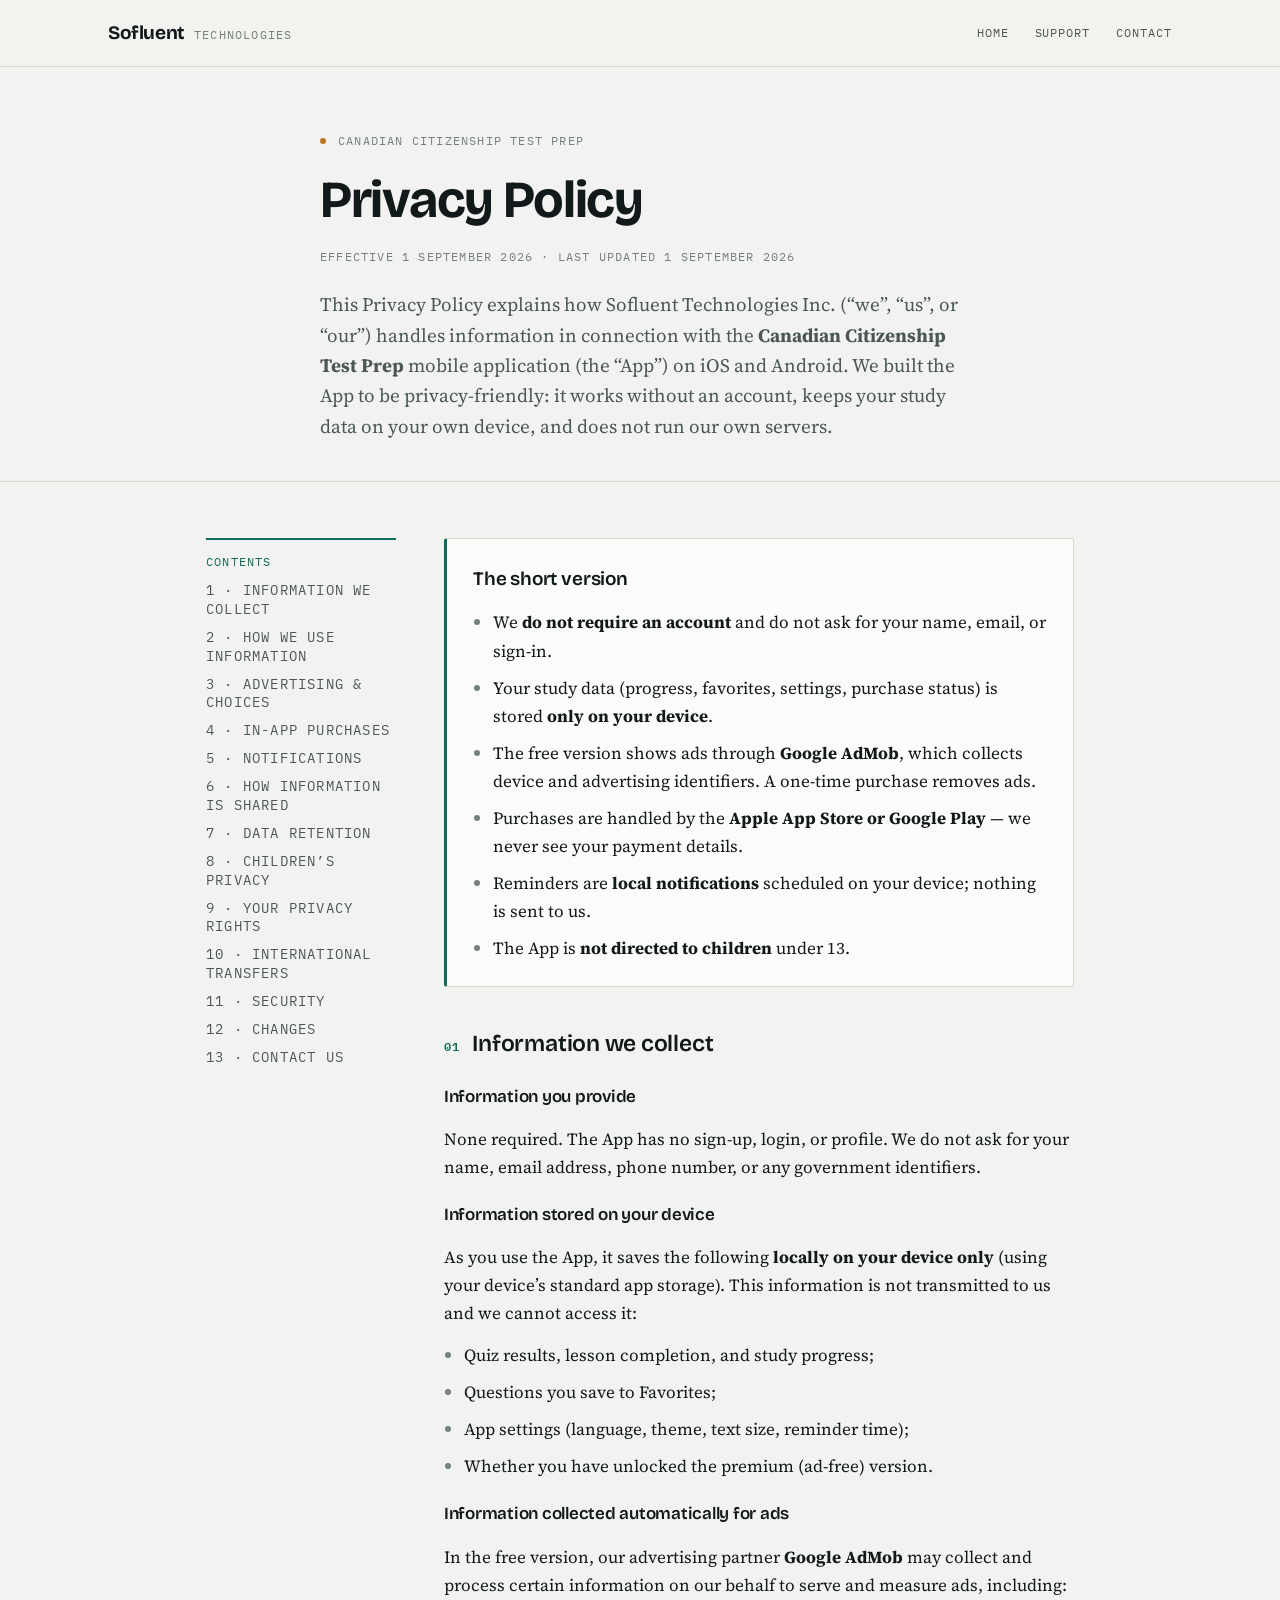
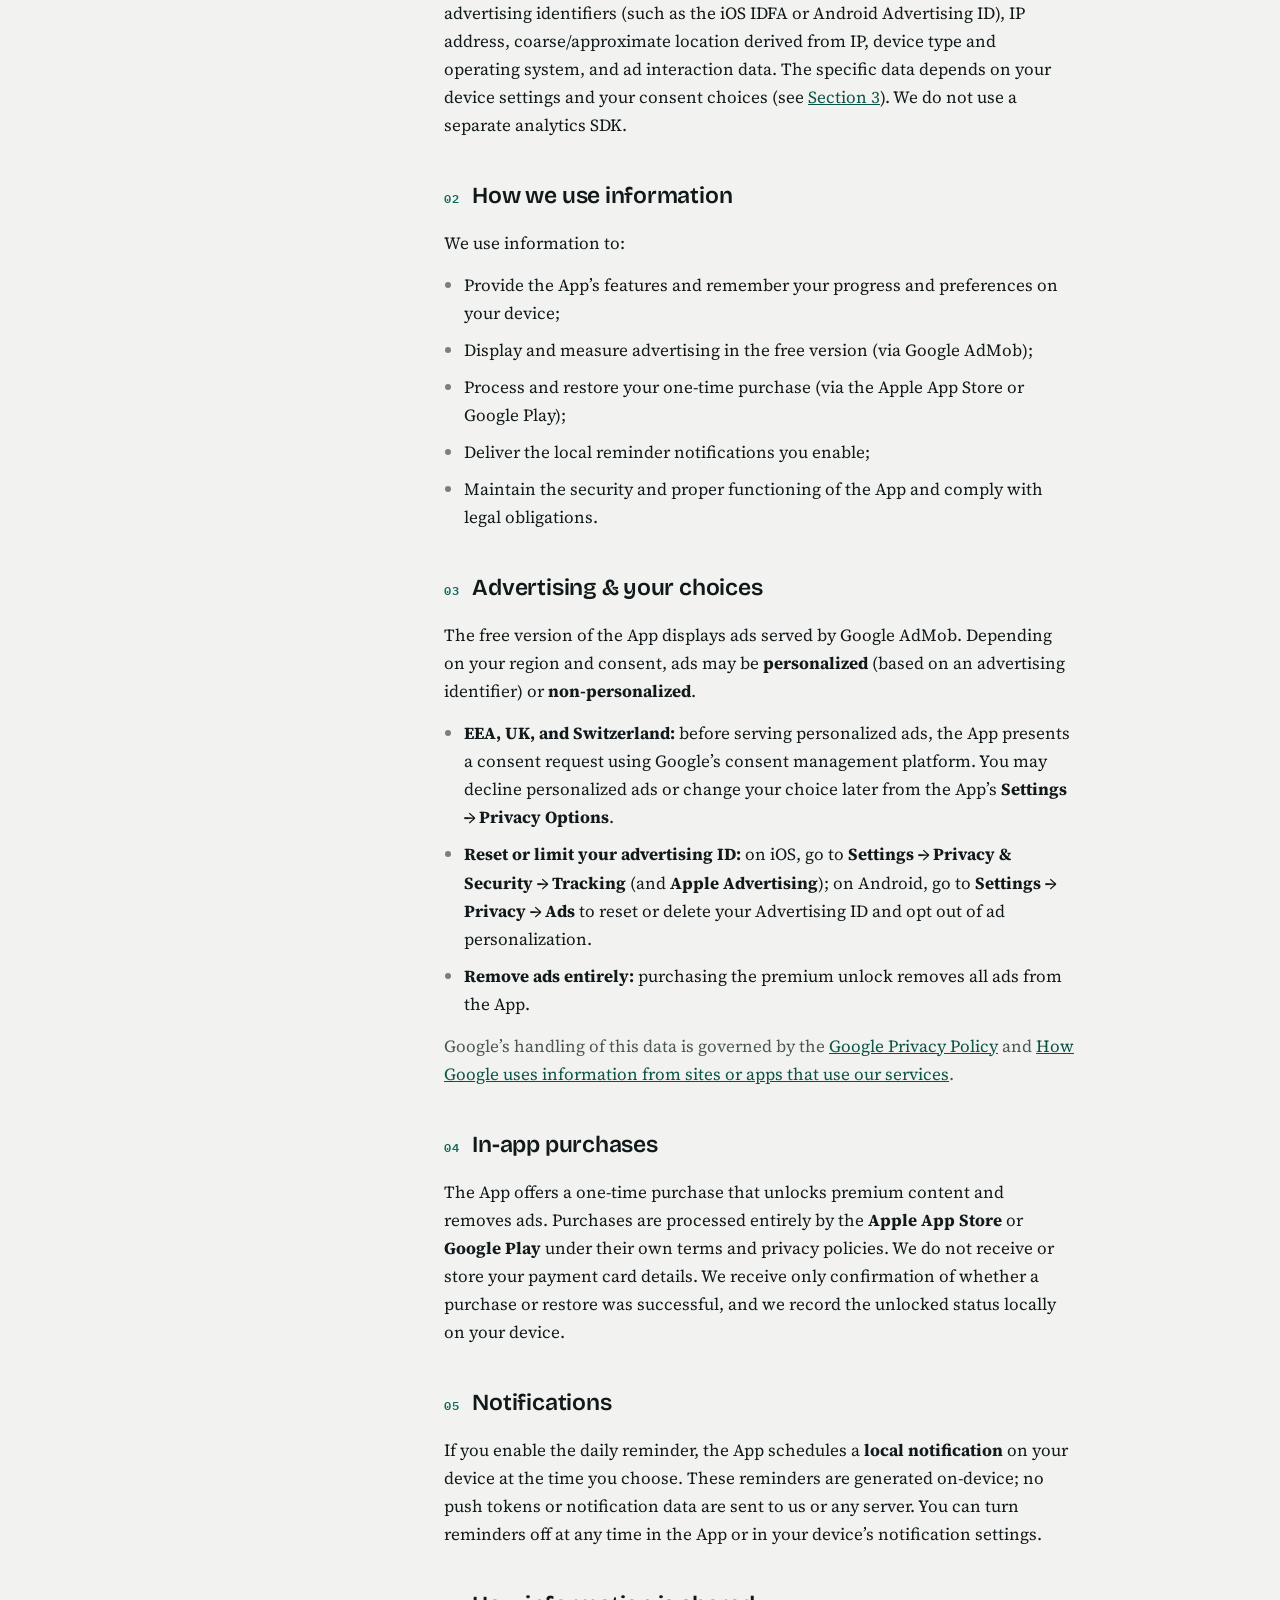
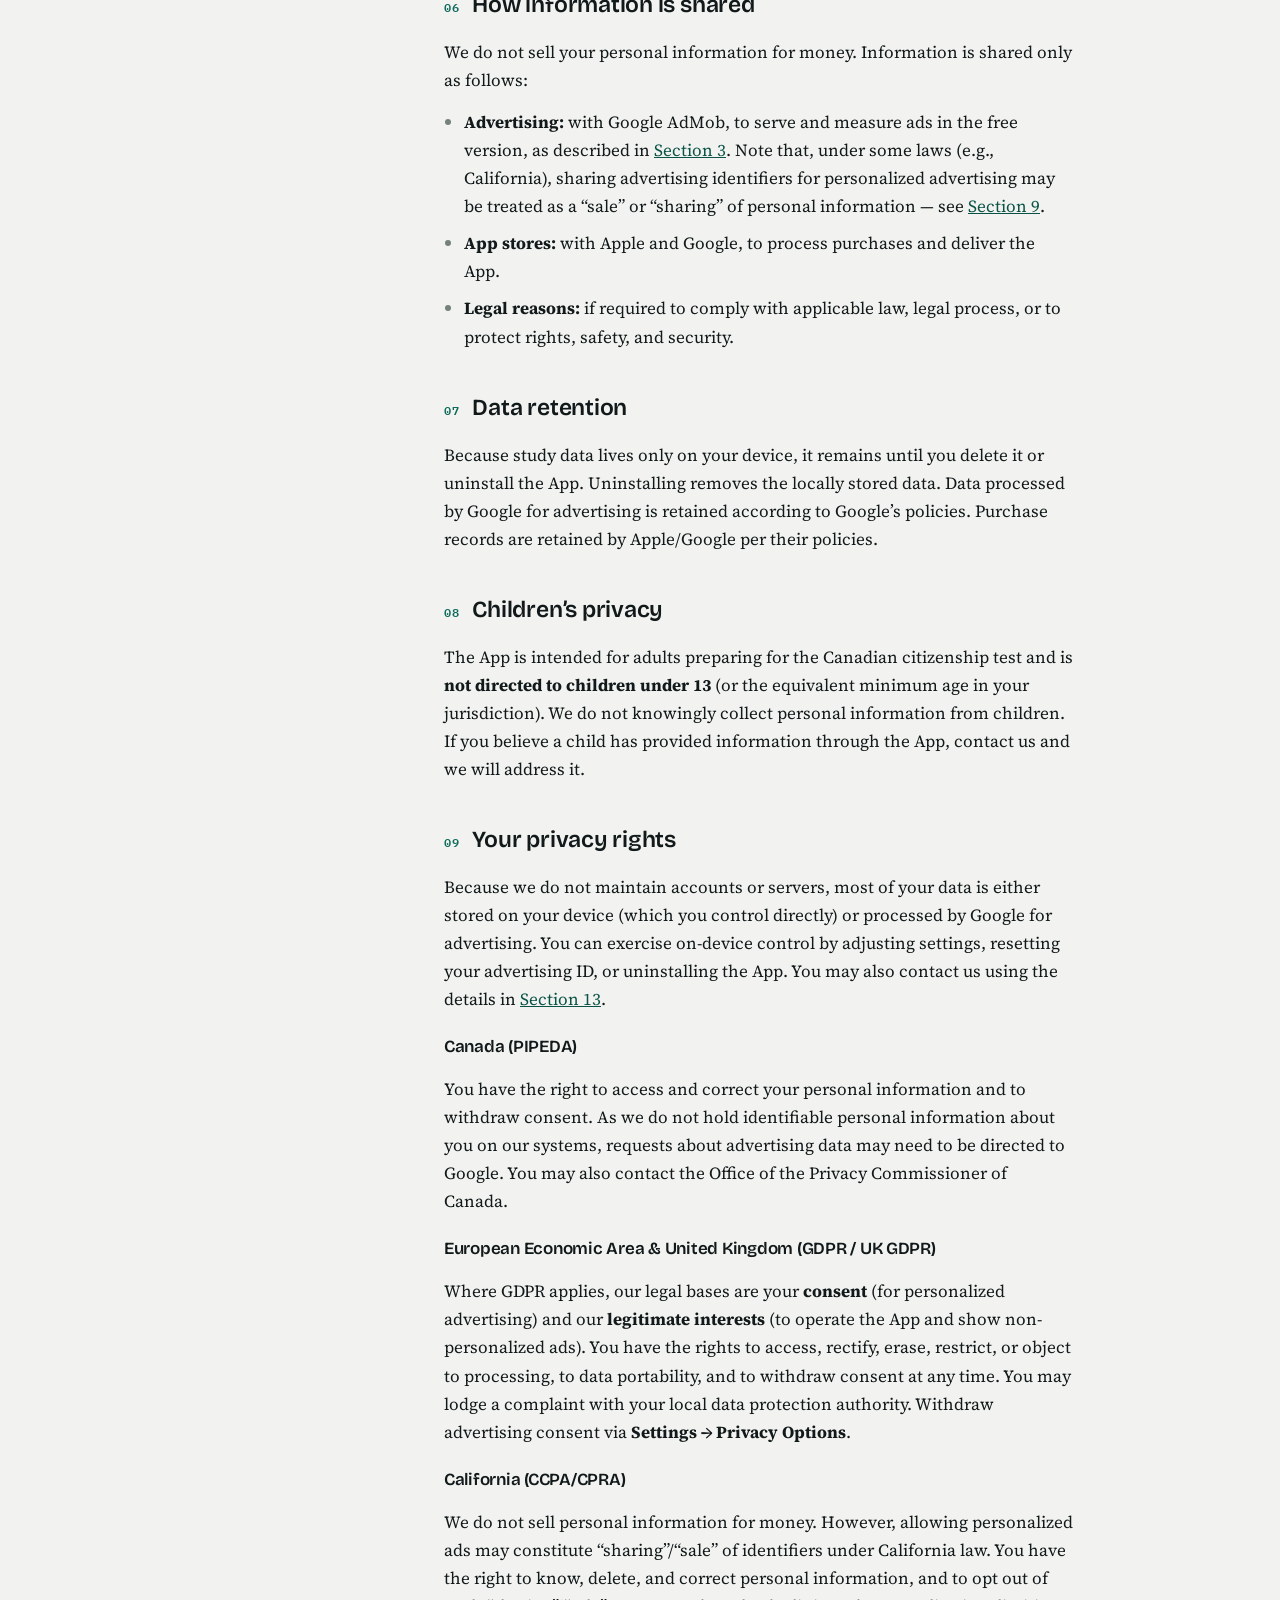
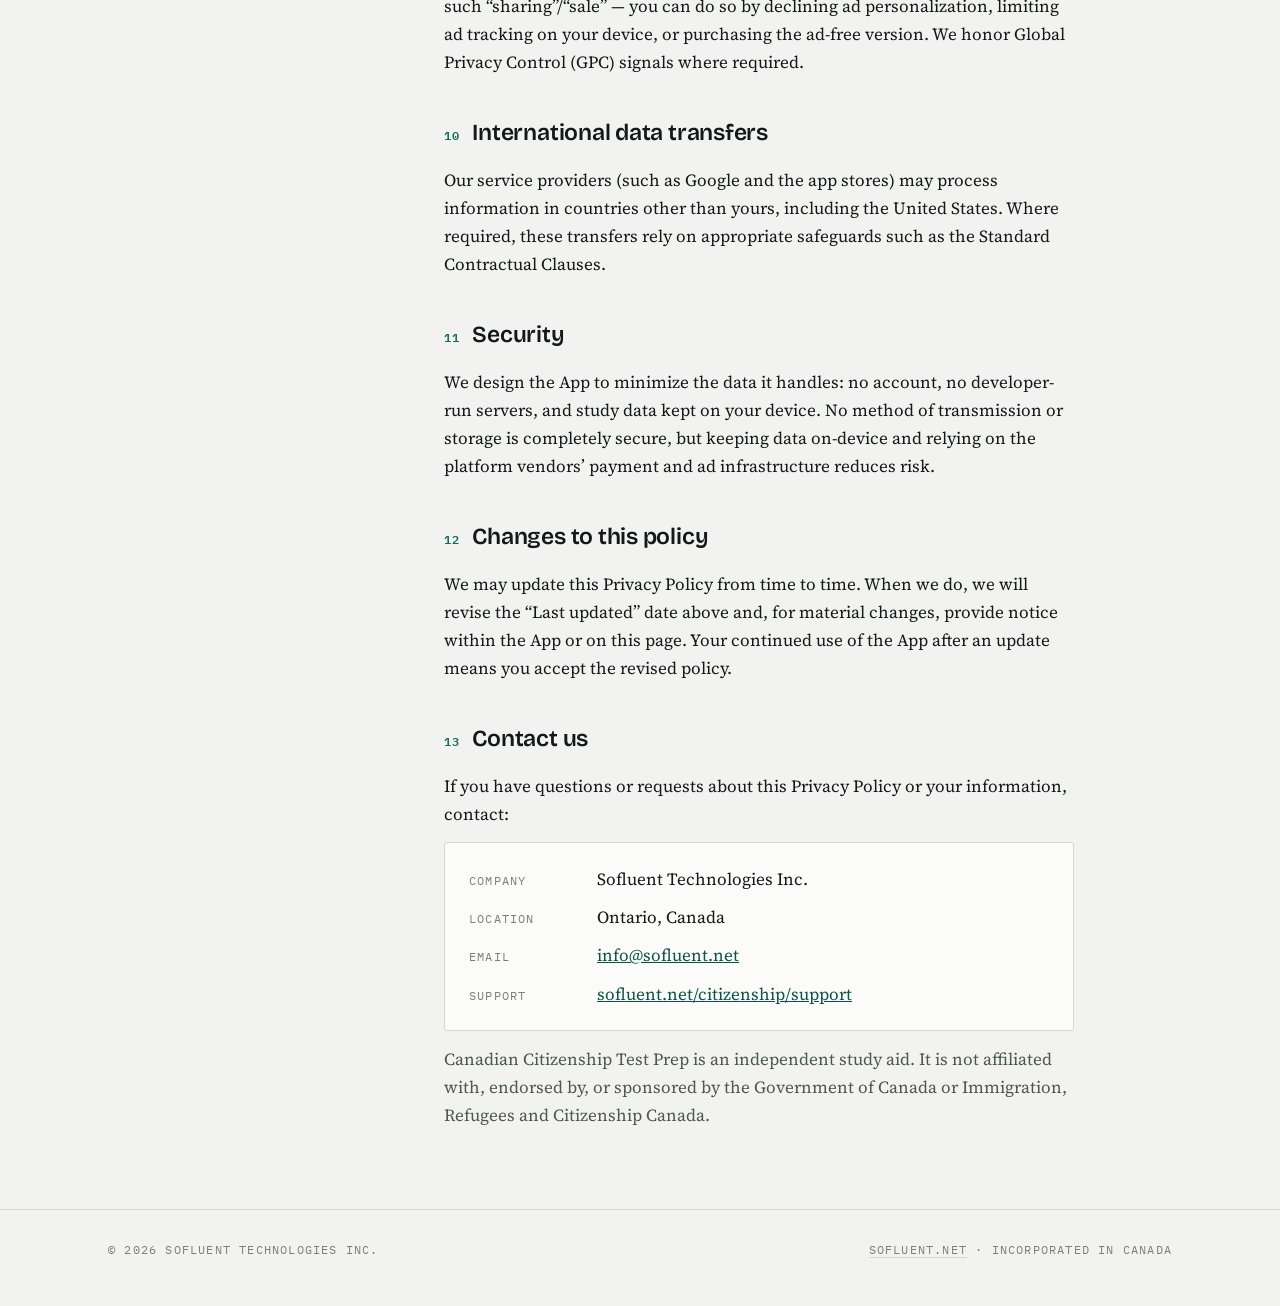
==== citizenship/privacy/index.html @ 9a0e478d "Add privacy policy and support pages for the citizenship app Both stores require a privacy policy UR" ====
<!doctype html>
<html lang="en">
<head>
<meta charset="utf-8">
<meta name="viewport" content="width=device-width, initial-scale=1">
<meta name="color-scheme" content="light">
<meta name="description" content="Privacy policy for the Canadian Citizenship Test Prep mobile app by Sofluent Technologies Inc.">
<link rel="canonical" href="https://sofluent.net/citizenship/privacy">
<meta property="og:type" content="website">
<meta property="og:url" content="https://sofluent.net/citizenship/privacy">
<meta property="og:title" content="Privacy Policy — Canadian Citizenship Test Prep">
<meta property="og:description" content="Privacy policy for the Canadian Citizenship Test Prep mobile app by Sofluent Technologies Inc.">
<meta name="twitter:card" content="summary">
<style>
/* Shared styles for the standalone document pages (privacy, support).
   Tokens and fonts mirror src/page.html so these read as part of the site. */
:root{
  --paper:#F2F3F0;
  --surface:#FBFBF9;
  --surface-2:#EAECE7;
  --ink:#12191A;
  --ink-soft:#4B5754;
  --ink-faint:#75817D;
  --rule:#D4D8D1;
  --accent:#0F6B5C;
  --accent-ink:#0B5346;
  --accent-wash:#E3EDE9;
  --signal:#B9762A;
  --focus:#0F6B5C;
}

*{box-sizing:border-box;}
body{
  margin:0;
  background:var(--paper);
  color:var(--ink);
  font-family:"Source Serif 4",Georgia,"Times New Roman",serif;
  font-size:17px;
  line-height:1.65;
  -webkit-font-smoothing:antialiased;
}
h1,h2,h3{
  font-family:"Bricolage Grotesque","Helvetica Neue",Arial,sans-serif;
  font-weight:600;
  text-wrap:balance;
  margin:0;
  letter-spacing:-0.015em;
}
p{margin:0;}
a{color:var(--accent-ink);}
a:hover{color:var(--accent);}
.mono{
  font-family:"IBM Plex Mono",ui-monospace,SFMono-Regular,Menlo,monospace;
  font-size:12px;
  letter-spacing:0.1em;
  text-transform:uppercase;
}
:focus-visible{outline:2px solid var(--focus);outline-offset:3px;border-radius:2px;}

.wrap{max-width:1120px;margin:0 auto;padding:0 28px;}

/* ---------- masthead ---------- */
.masthead{
  position:sticky;top:0;z-index:20;
  background:color-mix(in srgb,var(--paper) 88%,transparent);
  backdrop-filter:saturate(140%) blur(8px);
  border-bottom:1px solid var(--rule);
}
.masthead .wrap{
  display:flex;align-items:center;justify-content:space-between;
  gap:20px;min-height:66px;flex-wrap:wrap;
}
.wordmark{display:flex;align-items:baseline;gap:9px;text-decoration:none;color:var(--ink);}
.wordmark b{
  font-family:"Bricolage Grotesque","Helvetica Neue",Arial,sans-serif;
  font-weight:700;font-size:19px;letter-spacing:-0.02em;
}
.wordmark span{color:var(--ink-faint);}
.nav{display:flex;align-items:center;gap:26px;flex-wrap:wrap;}
.nav a{
  color:var(--ink-soft);text-decoration:none;
  font-family:"IBM Plex Mono",ui-monospace,monospace;
  font-size:12px;letter-spacing:0.08em;text-transform:uppercase;
  padding:4px 0;border-bottom:1px solid transparent;
}
.nav a:hover{color:var(--ink);border-bottom-color:var(--accent);}

/* ---------- document head ---------- */
.dochead{border-bottom:1px solid var(--rule);}
.dochead .wrap{padding-top:64px;padding-bottom:40px;}
.eyebrow{display:flex;gap:12px;align-items:center;color:var(--ink-faint);margin-bottom:22px;}
.eyebrow .dot{width:6px;height:6px;border-radius:50%;background:var(--signal);flex:none;}
.dochead h1{font-size:clamp(32px,5vw,52px);line-height:1.05;font-weight:700;letter-spacing:-0.025em;max-width:20ch;}
.dates{margin-top:20px;color:var(--ink-faint);}
.lede{font-size:19px;line-height:1.6;color:var(--ink-soft);max-width:64ch;margin-top:22px;}

/* ---------- document body ---------- */
.doc .wrap{
  display:grid;
  grid-template-columns:190px minmax(0,1fr);
  gap:48px;
  padding-top:56px;padding-bottom:80px;
  align-items:start;
}
.toc{
  position:sticky;top:96px;align-self:start;
  border-top:2px solid var(--accent);padding-top:12px;
  display:flex;flex-direction:column;gap:9px;
}
.toc .k{color:var(--accent);}
.toc a{color:var(--ink-soft);text-decoration:none;font-size:14px;line-height:1.35;}
.toc a:hover{color:var(--accent-ink);}
.body{display:flex;flex-direction:column;gap:38px;max-width:70ch;}
section{scroll-margin-top:90px;display:flex;flex-direction:column;gap:14px;}
section h2{font-size:23px;letter-spacing:-0.01em;display:flex;gap:12px;align-items:baseline;}
section h2 .num{
  font-family:"IBM Plex Mono",ui-monospace,monospace;
  font-size:12px;letter-spacing:0.1em;color:var(--accent);flex:none;
}
section h3{font-size:17px;margin-top:6px;}
ul{margin:0;padding-left:20px;display:flex;flex-direction:column;gap:9px;}
li::marker{color:var(--ink-faint);}
.note{color:var(--ink-soft);}

/* ---------- callouts ---------- */
.summary{
  background:var(--surface);
  border:1px solid var(--rule);
  border-left:3px solid var(--accent);
  border-radius:3px;
  padding:24px 26px;
  display:flex;flex-direction:column;gap:14px;
}
.summary h2{font-size:19px;}
.card{
  background:var(--surface);
  border:1px solid var(--rule);
  border-radius:3px;
  padding:22px 24px;
  display:flex;flex-direction:column;gap:12px;
}
.kv{display:grid;grid-template-columns:110px minmax(0,1fr);gap:10px 18px;align-items:baseline;}
.kv .k{color:var(--ink-faint);}

/* ---------- footer ---------- */
footer{padding:30px 0 46px;border-top:1px solid var(--rule);}
footer .wrap{display:flex;justify-content:space-between;gap:20px;flex-wrap:wrap;color:var(--ink-faint);}
footer a{color:var(--ink-faint);text-decoration:none;border-bottom:1px solid var(--rule);}
footer a:hover{color:var(--ink);}

@media (max-width:900px){
  .doc .wrap{grid-template-columns:minmax(0,1fr);gap:28px;}
  .toc{position:static;}
  .kv{grid-template-columns:minmax(0,1fr);gap:4px;}
  .kv .k{font-size:12px;}
}
</style>
<title>Privacy Policy — Canadian Citizenship Test Prep</title>
<link rel="preconnect" href="https://fonts.googleapis.com">
<link rel="preconnect" href="https://fonts.gstatic.com" crossorigin>
<link rel="stylesheet" href="https://fonts.googleapis.com/css2?family=Bricolage+Grotesque:opsz,wdth,wght@12..96,75..100,400..800&family=IBM+Plex+Mono:wght@400;500&family=Source+Serif+4:opsz,wght@8..60,400;8..60,600&display=swap">
</head>
<body>
<header class="masthead">
  <div class="wrap">
    <a class="wordmark" href="https://sofluent.net/"><b>Sofluent</b><span class="mono">Technologies</span></a>
    <nav class="nav">
      <a href="https://sofluent.net/">Home</a>
      <a href="/citizenship/support">Support</a>
      <a href="mailto:info@sofluent.net">Contact</a>
    </nav>
  </div>
</header>

<main>

<section class="dochead">
  <div class="wrap">
    <div class="eyebrow mono"><span class="dot"></span><span>Canadian Citizenship Test Prep</span></div>
    <h1>Privacy Policy</h1>
    <p class="dates mono">Effective 1 September 2026 · Last updated 1 September 2026</p>
    <p class="lede">This Privacy Policy explains how Sofluent Technologies Inc. (&ldquo;we&rdquo;, &ldquo;us&rdquo;, or &ldquo;our&rdquo;) handles information in connection with the <strong>Canadian Citizenship Test Prep</strong> mobile application (the &ldquo;App&rdquo;) on iOS and Android. We built the App to be privacy-friendly: it works without an account, keeps your study data on your own device, and does not run our own servers.</p>
  </div>
</section>

<section class="doc">
  <div class="wrap">

    <nav class="toc mono" aria-label="Contents">
      <span class="k">Contents</span>
      <a href="#collect">1 · Information we collect</a>
      <a href="#use">2 · How we use information</a>
      <a href="#ads">3 · Advertising &amp; choices</a>
      <a href="#purchases">4 · In-app purchases</a>
      <a href="#notifications">5 · Notifications</a>
      <a href="#sharing">6 · How information is shared</a>
      <a href="#retention">7 · Data retention</a>
      <a href="#children">8 · Children&rsquo;s privacy</a>
      <a href="#rights">9 · Your privacy rights</a>
      <a href="#transfers">10 · International transfers</a>
      <a href="#security">11 · Security</a>
      <a href="#changes">12 · Changes</a>
      <a href="#contact">13 · Contact us</a>
    </nav>

    <div class="body">

      <div class="summary">
        <h2>The short version</h2>
        <ul>
          <li>We <strong>do not require an account</strong> and do not ask for your name, email, or sign-in.</li>
          <li>Your study data (progress, favorites, settings, purchase status) is stored <strong>only on your device</strong>.</li>
          <li>The free version shows ads through <strong>Google AdMob</strong>, which collects device and advertising identifiers. A one-time purchase removes ads.</li>
          <li>Purchases are handled by the <strong>Apple App Store or Google Play</strong> &mdash; we never see your payment details.</li>
          <li>Reminders are <strong>local notifications</strong> scheduled on your device; nothing is sent to us.</li>
          <li>The App is <strong>not directed to children</strong> under 13.</li>
        </ul>
      </div>

      <section id="collect">
        <h2><span class="num">01</span>Information we collect</h2>

        <h3>Information you provide</h3>
        <p>None required. The App has no sign-up, login, or profile. We do not ask for your name, email address, phone number, or any government identifiers.</p>

        <h3>Information stored on your device</h3>
        <p>As you use the App, it saves the following <strong>locally on your device only</strong> (using your device&rsquo;s standard app storage). This information is not transmitted to us and we cannot access it:</p>
        <ul>
          <li>Quiz results, lesson completion, and study progress;</li>
          <li>Questions you save to Favorites;</li>
          <li>App settings (language, theme, text size, reminder time);</li>
          <li>Whether you have unlocked the premium (ad-free) version.</li>
        </ul>

        <h3>Information collected automatically for ads</h3>
        <p>In the free version, our advertising partner <strong>Google AdMob</strong> may collect and process certain information on our behalf to serve and measure ads, including: advertising identifiers (such as the iOS IDFA or Android Advertising ID), IP address, coarse/approximate location derived from IP, device type and operating system, and ad interaction data. The specific data depends on your device settings and your consent choices (see <a href="#ads">Section&nbsp;3</a>). We do not use a separate analytics SDK.</p>
      </section>

      <section id="use">
        <h2><span class="num">02</span>How we use information</h2>
        <p>We use information to:</p>
        <ul>
          <li>Provide the App&rsquo;s features and remember your progress and preferences on your device;</li>
          <li>Display and measure advertising in the free version (via Google AdMob);</li>
          <li>Process and restore your one-time purchase (via the Apple App Store or Google Play);</li>
          <li>Deliver the local reminder notifications you enable;</li>
          <li>Maintain the security and proper functioning of the App and comply with legal obligations.</li>
        </ul>
      </section>

      <section id="ads">
        <h2><span class="num">03</span>Advertising &amp; your choices</h2>
        <p>The free version of the App displays ads served by Google AdMob. Depending on your region and consent, ads may be <strong>personalized</strong> (based on an advertising identifier) or <strong>non-personalized</strong>.</p>
        <ul>
          <li><strong>EEA, UK, and Switzerland:</strong> before serving personalized ads, the App presents a consent request using Google&rsquo;s consent management platform. You may decline personalized ads or change your choice later from the App&rsquo;s <strong>Settings &rarr; Privacy Options</strong>.</li>
          <li><strong>Reset or limit your advertising ID:</strong> on iOS, go to <strong>Settings &rarr; Privacy &amp; Security &rarr; Tracking</strong> (and <strong>Apple Advertising</strong>); on Android, go to <strong>Settings &rarr; Privacy &rarr; Ads</strong> to reset or delete your Advertising ID and opt out of ad personalization.</li>
          <li><strong>Remove ads entirely:</strong> purchasing the premium unlock removes all ads from the App.</li>
        </ul>
        <p class="note">Google&rsquo;s handling of this data is governed by the <a href="https://policies.google.com/privacy" rel="noopener">Google Privacy Policy</a> and <a href="https://policies.google.com/technologies/partner-sites" rel="noopener">How Google uses information from sites or apps that use our services</a>.</p>
      </section>

      <section id="purchases">
        <h2><span class="num">04</span>In-app purchases</h2>
        <p>The App offers a one-time purchase that unlocks premium content and removes ads. Purchases are processed entirely by the <strong>Apple App Store</strong> or <strong>Google Play</strong> under their own terms and privacy policies. We do not receive or store your payment card details. We receive only confirmation of whether a purchase or restore was successful, and we record the unlocked status locally on your device.</p>
      </section>

      <section id="notifications">
        <h2><span class="num">05</span>Notifications</h2>
        <p>If you enable the daily reminder, the App schedules a <strong>local notification</strong> on your device at the time you choose. These reminders are generated on-device; no push tokens or notification data are sent to us or any server. You can turn reminders off at any time in the App or in your device&rsquo;s notification settings.</p>
      </section>

      <section id="sharing">
        <h2><span class="num">06</span>How information is shared</h2>
        <p>We do not sell your personal information for money. Information is shared only as follows:</p>
        <ul>
          <li><strong>Advertising:</strong> with Google AdMob, to serve and measure ads in the free version, as described in <a href="#ads">Section&nbsp;3</a>. Note that, under some laws (e.g., California), sharing advertising identifiers for personalized advertising may be treated as a &ldquo;sale&rdquo; or &ldquo;sharing&rdquo; of personal information &mdash; see <a href="#rights">Section&nbsp;9</a>.</li>
          <li><strong>App stores:</strong> with Apple and Google, to process purchases and deliver the App.</li>
          <li><strong>Legal reasons:</strong> if required to comply with applicable law, legal process, or to protect rights, safety, and security.</li>
        </ul>
      </section>

      <section id="retention">
        <h2><span class="num">07</span>Data retention</h2>
        <p>Because study data lives only on your device, it remains until you delete it or uninstall the App. Uninstalling removes the locally stored data. Data processed by Google for advertising is retained according to Google&rsquo;s policies. Purchase records are retained by Apple/Google per their policies.</p>
      </section>

      <section id="children">
        <h2><span class="num">08</span>Children&rsquo;s privacy</h2>
        <p>The App is intended for adults preparing for the Canadian citizenship test and is <strong>not directed to children under 13</strong> (or the equivalent minimum age in your jurisdiction). We do not knowingly collect personal information from children. If you believe a child has provided information through the App, contact us and we will address it.</p>
      </section>

      <section id="rights">
        <h2><span class="num">09</span>Your privacy rights</h2>
        <p>Because we do not maintain accounts or servers, most of your data is either stored on your device (which you control directly) or processed by Google for advertising. You can exercise on-device control by adjusting settings, resetting your advertising ID, or uninstalling the App. You may also contact us using the details in <a href="#contact">Section&nbsp;13</a>.</p>

        <h3>Canada (PIPEDA)</h3>
        <p>You have the right to access and correct your personal information and to withdraw consent. As we do not hold identifiable personal information about you on our systems, requests about advertising data may need to be directed to Google. You may also contact the Office of the Privacy Commissioner of Canada.</p>

        <h3>European Economic Area &amp; United Kingdom (GDPR / UK GDPR)</h3>
        <p>Where GDPR applies, our legal bases are your <strong>consent</strong> (for personalized advertising) and our <strong>legitimate interests</strong> (to operate the App and show non-personalized ads). You have the rights to access, rectify, erase, restrict, or object to processing, to data portability, and to withdraw consent at any time. You may lodge a complaint with your local data protection authority. Withdraw advertising consent via <strong>Settings &rarr; Privacy Options</strong>.</p>

        <h3>California (CCPA/CPRA)</h3>
        <p>We do not sell personal information for money. However, allowing personalized ads may constitute &ldquo;sharing&rdquo;/&ldquo;sale&rdquo; of identifiers under California law. You have the right to know, delete, and correct personal information, and to opt out of such &ldquo;sharing&rdquo;/&ldquo;sale&rdquo; &mdash; you can do so by declining ad personalization, limiting ad tracking on your device, or purchasing the ad-free version. We honor Global Privacy Control (GPC) signals where required.</p>
      </section>

      <section id="transfers">
        <h2><span class="num">10</span>International data transfers</h2>
        <p>Our service providers (such as Google and the app stores) may process information in countries other than yours, including the United States. Where required, these transfers rely on appropriate safeguards such as the Standard Contractual Clauses.</p>
      </section>

      <section id="security">
        <h2><span class="num">11</span>Security</h2>
        <p>We design the App to minimize the data it handles: no account, no developer-run servers, and study data kept on your device. No method of transmission or storage is completely secure, but keeping data on-device and relying on the platform vendors&rsquo; payment and ad infrastructure reduces risk.</p>
      </section>

      <section id="changes">
        <h2><span class="num">12</span>Changes to this policy</h2>
        <p>We may update this Privacy Policy from time to time. When we do, we will revise the &ldquo;Last updated&rdquo; date above and, for material changes, provide notice within the App or on this page. Your continued use of the App after an update means you accept the revised policy.</p>
      </section>

      <section id="contact">
        <h2><span class="num">13</span>Contact us</h2>
        <p>If you have questions or requests about this Privacy Policy or your information, contact:</p>
        <div class="card">
          <div class="kv">
            <span class="k mono">Company</span><span>Sofluent Technologies Inc.</span>
            <span class="k mono">Location</span><span>Ontario, Canada</span>
            <span class="k mono">Email</span><a href="mailto:info@sofluent.net">info@sofluent.net</a>
            <span class="k mono">Support</span><a href="/citizenship/support">sofluent.net/citizenship/support</a>
          </div>
        </div>
        <p class="note">Canadian Citizenship Test Prep is an independent study aid. It is not affiliated with, endorsed by, or sponsored by the Government of Canada or Immigration, Refugees and Citizenship Canada.</p>
      </section>

    </div>
  </div>
</section>

</main>

<footer>
  <div class="wrap mono">
    <span>&copy; <span id="yr">2026</span> Sofluent Technologies Inc.</span>
    <span><a href="https://sofluent.net/">sofluent.net</a> &middot; Incorporated in Canada</span>
  </div>
</footer>

<script>
  document.getElementById('yr').textContent = new Date().getFullYear();
</script>
</body>
</html>
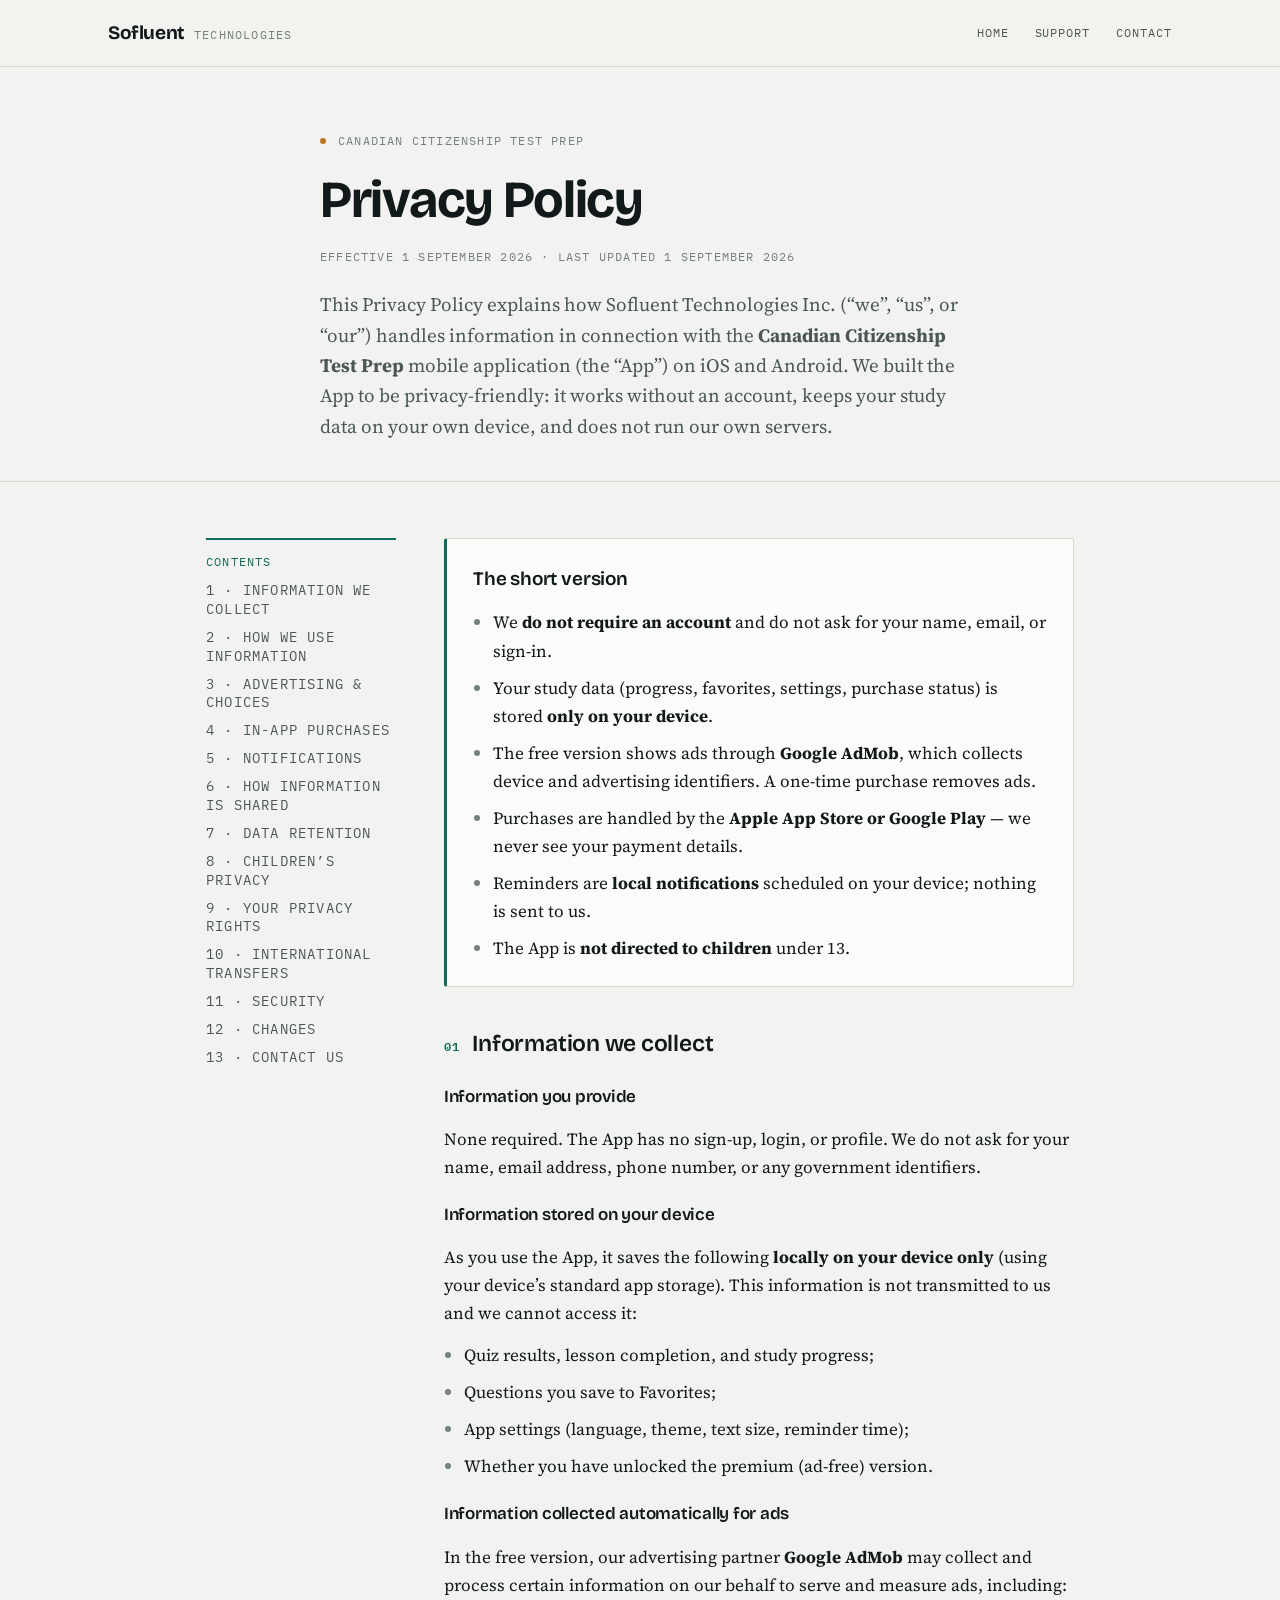
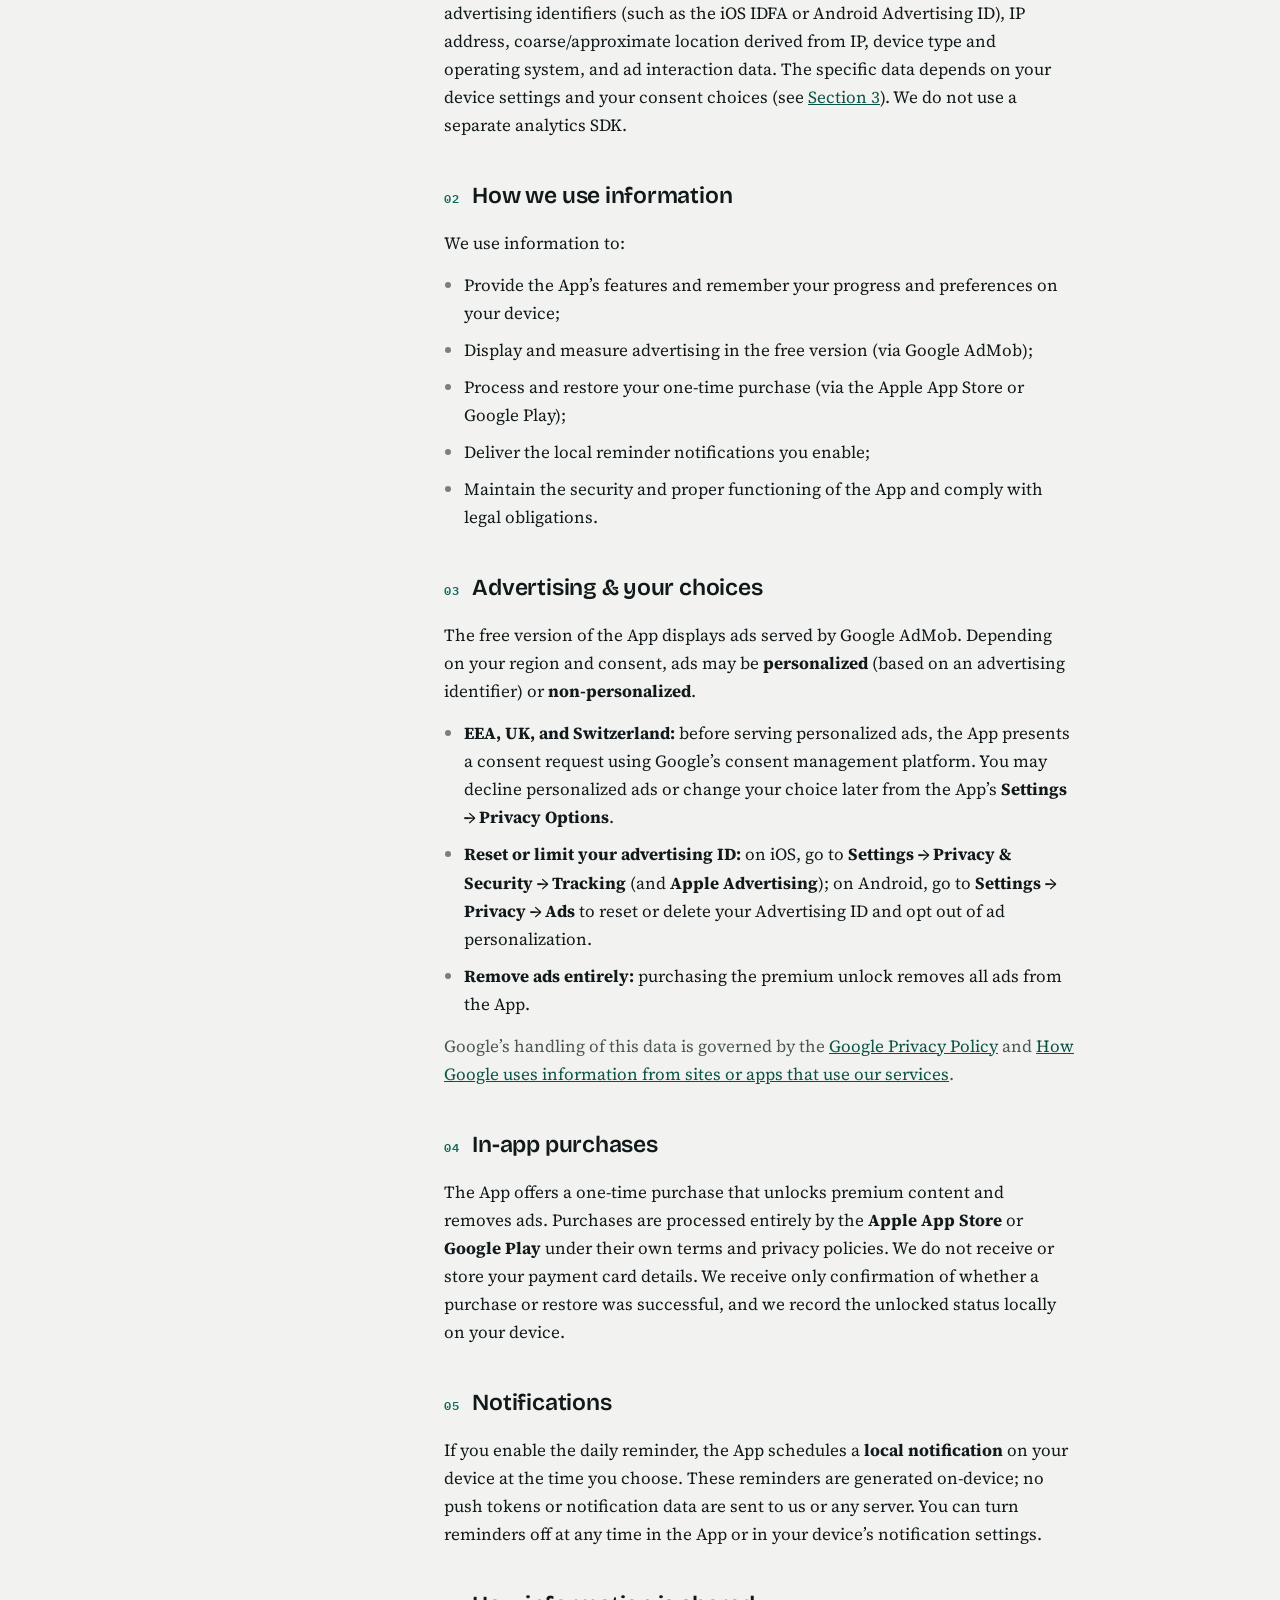
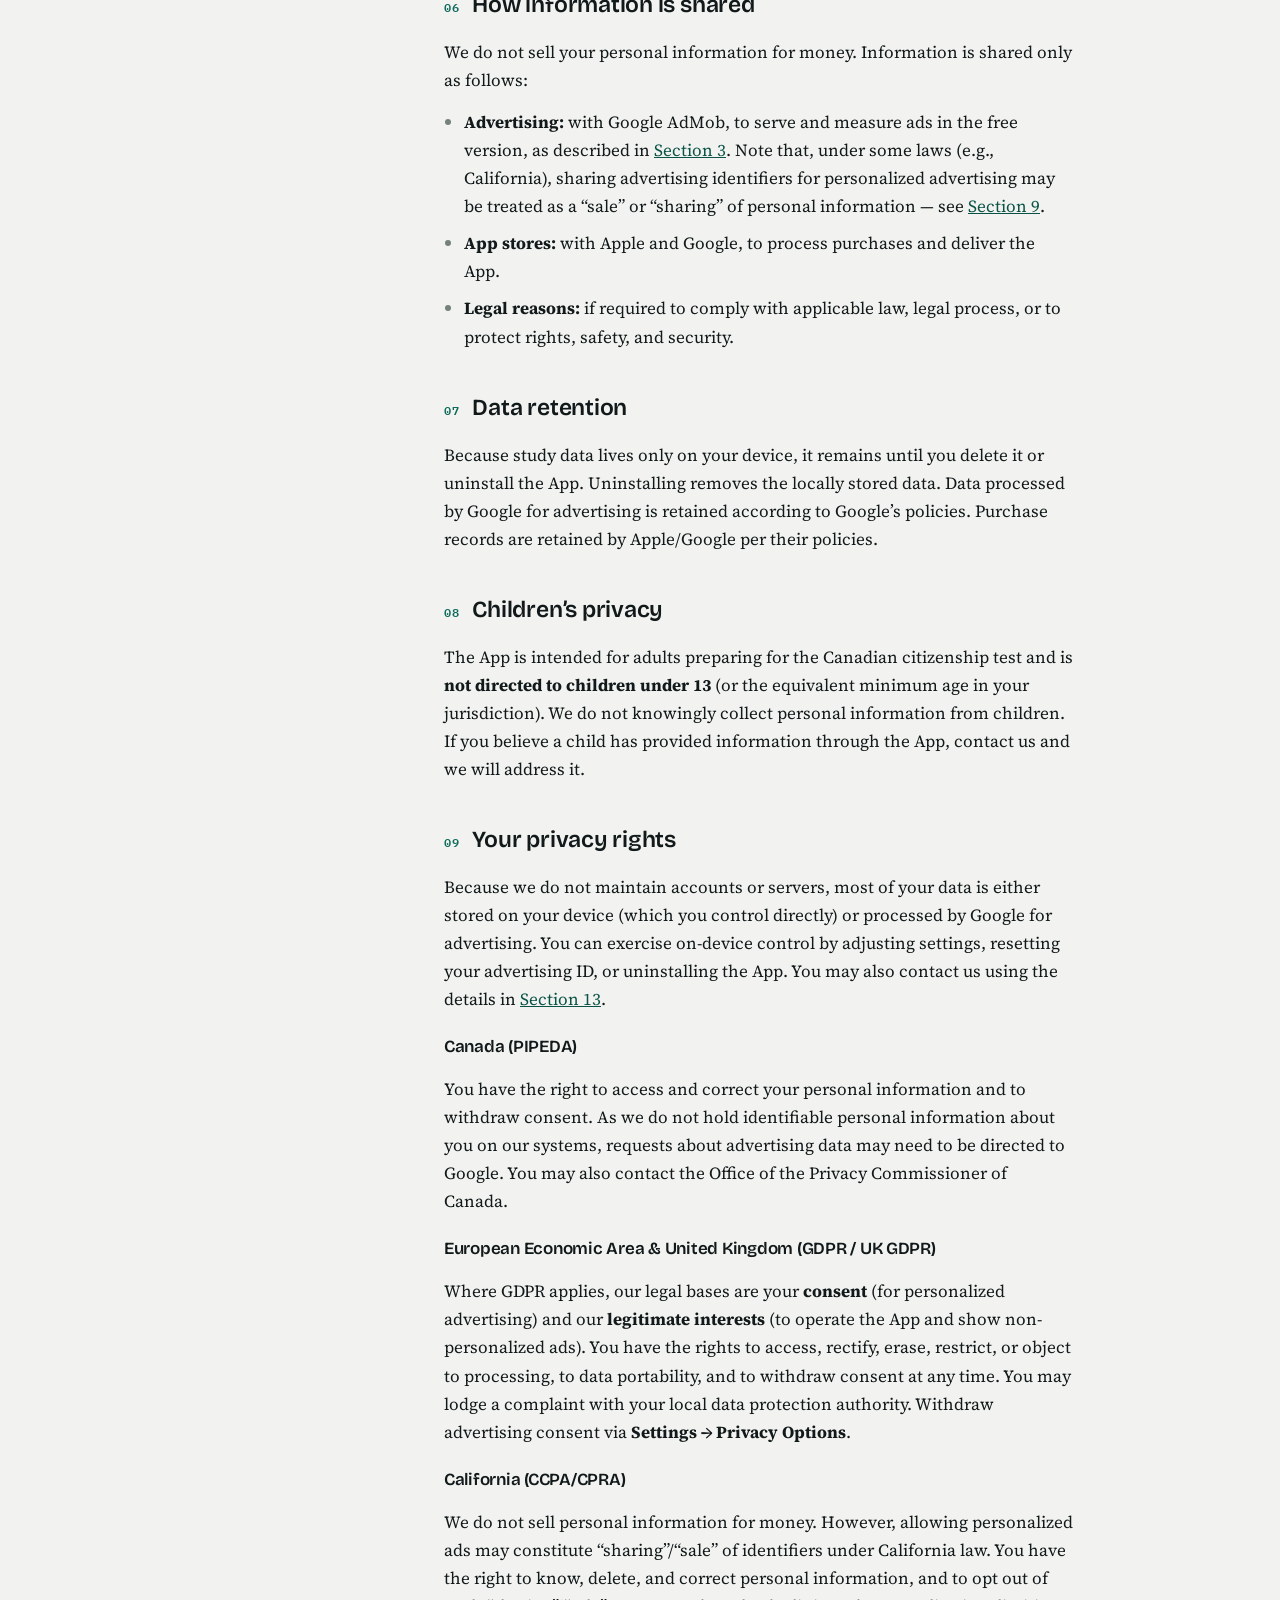
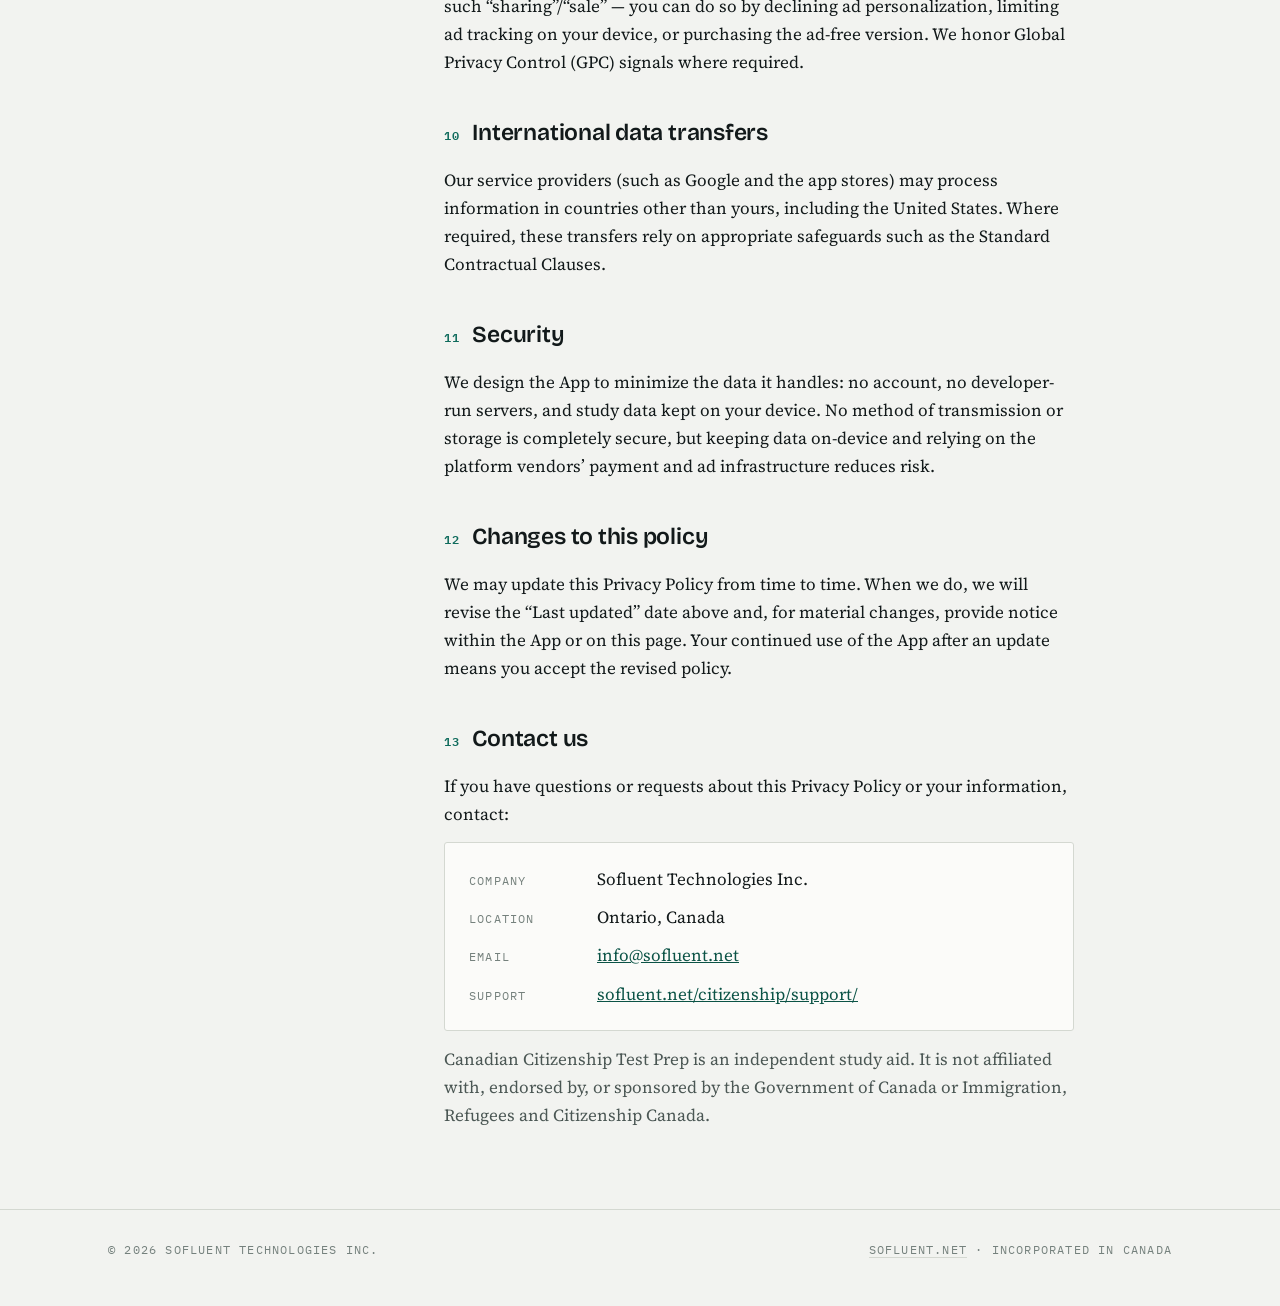
==== commit 95498b25: "Use the trailing-slash URLs Pages actually serves GitHub Pages 301s /citizenship/privacy to /citizen" ====
--- a/citizenship/privacy/index.html
+++ b/citizenship/privacy/index.html
@@ -5,9 +5,9 @@
 <meta name="viewport" content="width=device-width, initial-scale=1">
 <meta name="color-scheme" content="light">
 <meta name="description" content="Privacy policy for the Canadian Citizenship Test Prep mobile app by Sofluent Technologies Inc.">
-<link rel="canonical" href="https://sofluent.net/citizenship/privacy">
+<link rel="canonical" href="https://sofluent.net/citizenship/privacy/">
 <meta property="og:type" content="website">
-<meta property="og:url" content="https://sofluent.net/citizenship/privacy">
+<meta property="og:url" content="https://sofluent.net/citizenship/privacy/">
 <meta property="og:title" content="Privacy Policy — Canadian Citizenship Test Prep">
 <meta property="og:description" content="Privacy policy for the Canadian Citizenship Test Prep mobile app by Sofluent Technologies Inc.">
 <meta name="twitter:card" content="summary">
@@ -166,7 +166,7 @@
     <a class="wordmark" href="https://sofluent.net/"><b>Sofluent</b><span class="mono">Technologies</span></a>
     <nav class="nav">
       <a href="https://sofluent.net/">Home</a>
-      <a href="/citizenship/support">Support</a>
+      <a href="/citizenship/support/">Support</a>
       <a href="mailto:info@sofluent.net">Contact</a>
     </nav>
   </div>
@@ -326,7 +326,7 @@
             <span class="k mono">Company</span><span>Sofluent Technologies Inc.</span>
             <span class="k mono">Location</span><span>Ontario, Canada</span>
             <span class="k mono">Email</span><a href="mailto:info@sofluent.net">info@sofluent.net</a>
-            <span class="k mono">Support</span><a href="/citizenship/support">sofluent.net/citizenship/support</a>
+            <span class="k mono">Support</span><a href="/citizenship/support/">sofluent.net/citizenship/support/</a>
           </div>
         </div>
         <p class="note">Canadian Citizenship Test Prep is an independent study aid. It is not affiliated with, endorsed by, or sponsored by the Government of Canada or Immigration, Refugees and Citizenship Canada.</p>
